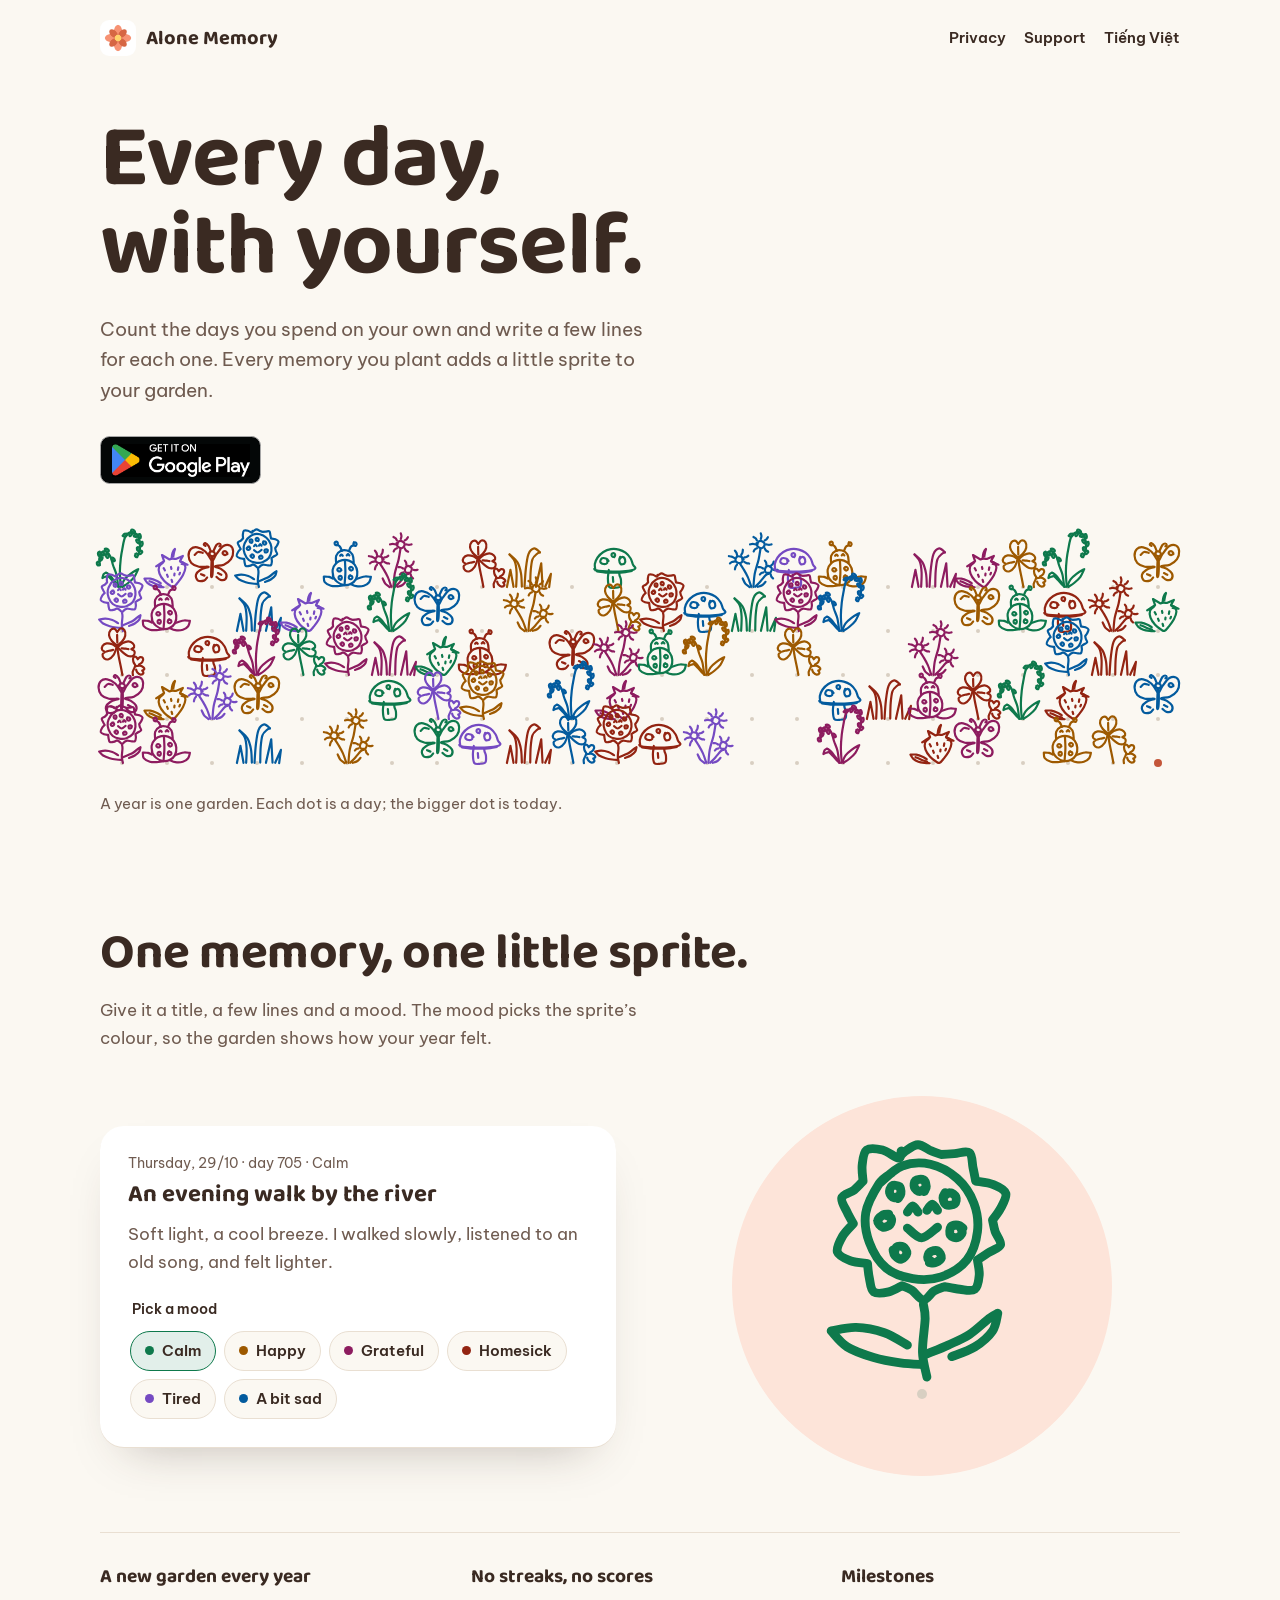
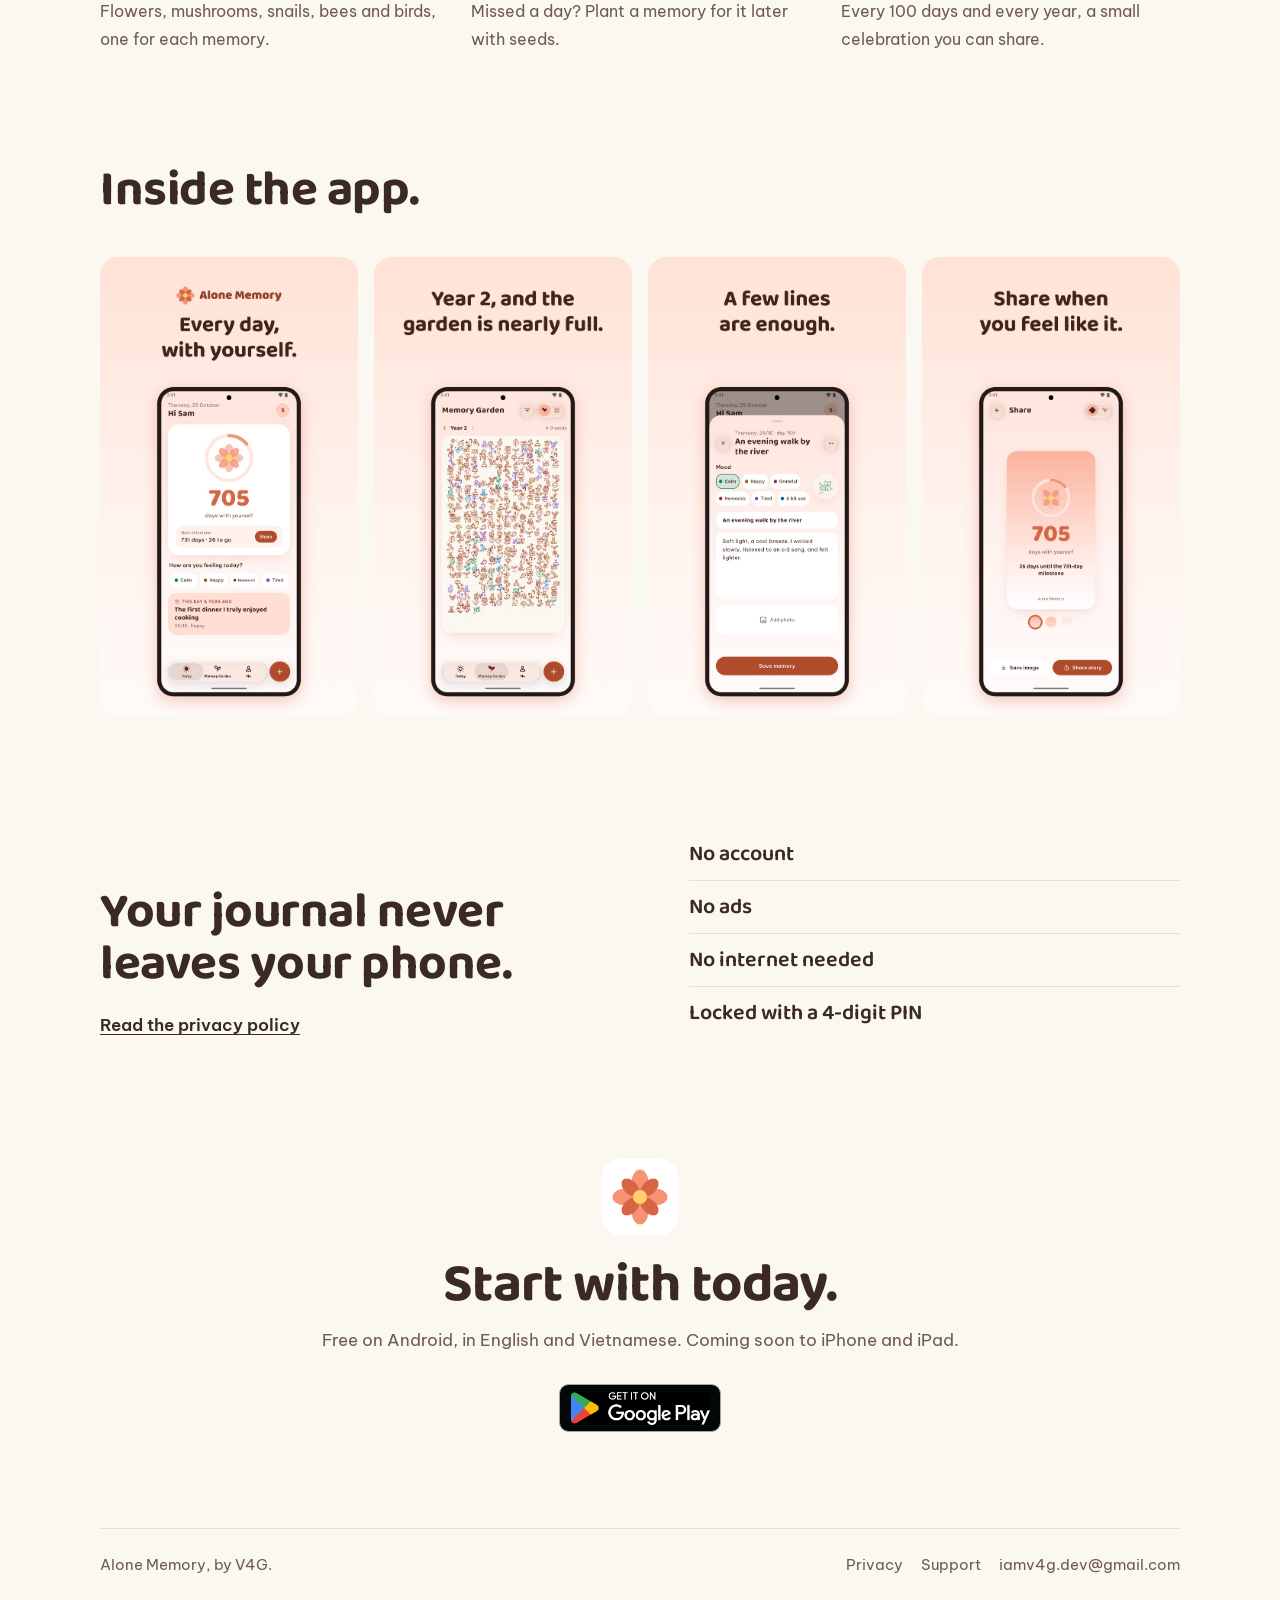
==== index.html @ c2888b8a "Deploy initial build" ====
<!DOCTYPE html>
<html lang="en">
  <head>
    <meta charset="utf-8"/>
    <link href="/assets/icon.png" rel="icon"/>
    <link href="https://fonts.googleapis.com" rel="preconnect"/>
    <link crossorigin href="https://fonts.gstatic.com" rel="preconnect"/>
    <link href="https://fonts.googleapis.com/css2?family=Baloo+2:wght@600;700&amp;family=Be+Vietnam+Pro:wght@400;600&amp;display=swap" rel="stylesheet"/>
    <link href="/assets/site.css" rel="stylesheet"/>
    <!--$-->
    <meta name="viewport" content="width=device-width, initial-scale=1.0"/>
    <title>Alone Memory</title>
    <meta name="description" content="Count the days on your own, write a few lines, and watch your garden grow."/>
    <meta property="og:title" content="Alone Memory"/>
    <meta property="og:description" content="Count the days on your own, write a few lines, and watch your garden grow."/>
    <meta property="og:image" content="https://alonememory.v4g.space/assets/feature-en.jpg"/>
    <!--/-->
    <script src="/main.client.dart.js" defer></script>
  </head>
  <body>
    <svg style="position: absolute" aria-hidden="true" focusable="false" width="0px" height="0px">
      <symbol id="meadow-01" viewBox="-6 -12 36 30" fill="none" stroke="currentColor" stroke-width="1" stroke-linecap="round" stroke-linejoin="round">
        <path d="M11.41 16.1C11.15 15.36 10.46 13.08 9.84 11.69C9.22 10.3 8.28 8.78 7.69 7.77C7.1 6.76 6.54 5.97 6.32 5.61"></path>
        <path d="M12.39 16.1C12.49 15.1 12.59 12.19 12.98 10.12C13.37 8.05 14.3 5.6 14.74 3.65C15.18 1.71 15.48 -0.68 15.63 -1.54"></path>
        <path d="M13.18 16.1C13.57 15.69 14.78 14.48 15.53 13.65C16.28 12.81 17.13 11.7 17.68 11.1C18.24 10.5 18.66 10.2 18.86 10.02"></path>
        <path d="M7.22 2.8C7.23 3.11 7.58 4.22 7.33 4.63C7.07 5.04 6.19 5.34 5.67 5.26C5.15 5.18 4.31 4.63 4.2 4.14C4.09 3.65 4.55 2.58 5.01 2.33C5.48 2.07 6.53 2.38 7.01 2.6C7.49 2.83 7.76 3.5 7.91 3.68"></path>
        <path d="M14.1 -2.64C14.2 -2.94 14.26 -4.13 14.66 -4.43C15.06 -4.74 16.01 -4.73 16.48 -4.48C16.95 -4.22 17.56 -3.41 17.49 -2.91C17.42 -2.4 16.59 -1.52 16.05 -1.44C15.5 -1.35 14.61 -1.99 14.23 -2.38C13.85 -2.76 13.84 -3.49 13.76 -3.72"></path>
        <path d="M19.88 9.8C19.57 9.76 18.4 9.91 18.04 9.58C17.68 9.26 17.53 8.35 17.69 7.85C17.86 7.36 18.55 6.64 19.06 6.62C19.56 6.6 20.55 7.24 20.73 7.74C20.9 8.24 20.42 9.2 20.11 9.63C19.81 10.06 19.09 10.2 18.89 10.31"></path>
        <path d="M8.18 4.73C8.36 4.83 8.88 5.19 9.26 5.32C9.63 5.45 10.24 5.48 10.43 5.51"></path>
        <path d="M8.18 2.77C8.34 2.74 8.85 2.7 9.16 2.57C9.47 2.44 9.89 2.08 10.04 1.99"></path>
        <path d="M6.81 1.59C6.9 1.41 7.26 0.91 7.39 0.52C7.52 0.12 7.56 -0.55 7.59 -0.76"></path>
        <path d="M4.94 1.69C4.89 1.51 4.81 0.96 4.65 0.61C4.49 0.27 4.08 -0.2 3.96 -0.37"></path>
        <path d="M3.67 2.97C3.47 2.87 2.9 2.51 2.49 2.38C2.09 2.25 1.43 2.21 1.22 2.18"></path>
        <path d="M3.67 4.63C3.49 4.66 2.92 4.7 2.59 4.83C2.27 4.96 1.86 5.32 1.71 5.42"></path>
        <path d="M4.94 6C4.83 6.17 4.42 6.62 4.26 6.98C4.09 7.34 4.01 7.96 3.96 8.16"></path>
        <path d="M18.17 -3.21C18.39 -3.18 19.04 -3.01 19.45 -3.01C19.86 -3.01 20.43 -3.18 20.62 -3.21"></path>
        <path d="M17.49 -4.97C17.63 -5.07 18.13 -5.31 18.37 -5.56C18.62 -5.8 18.86 -6.29 18.96 -6.44"></path>
        <path d="M15.72 -5.66C15.77 -5.87 16.02 -6.51 16.02 -6.93C16.02 -7.36 15.77 -7.99 15.72 -8.21"></path>
        <path d="M13.96 -4.97C13.86 -5.14 13.63 -5.69 13.37 -5.95C13.11 -6.21 12.56 -6.44 12.39 -6.54"></path>
        <path d="M13.27 -3.21C13.08 -3.24 12.51 -3.4 12.1 -3.4C11.69 -3.4 11.04 -3.24 10.82 -3.21"></path>
        <path d="M13.96 -1.44C13.81 -1.36 13.32 -1.2 13.08 -0.95C12.83 -0.71 12.59 -0.14 12.49 0.03"></path>
        <path d="M17.49 -1.44C17.59 -1.28 17.81 -0.73 18.08 -0.46C18.34 -0.2 18.89 0.03 19.06 0.12"></path>
        <path d="M21.41 8.36C21.57 8.39 22.06 8.55 22.39 8.55C22.71 8.55 23.2 8.39 23.37 8.36"></path>
        <path d="M20.43 6.4C20.56 6.28 21.02 6 21.21 5.71C21.41 5.42 21.54 4.81 21.6 4.63"></path>
        <path d="M18.27 6.1C18.26 5.94 18.29 5.43 18.17 5.12C18.06 4.81 17.68 4.39 17.59 4.24"></path>
        <path d="M16.8 7.77C16.62 7.67 16.08 7.28 15.72 7.18C15.36 7.08 14.83 7.18 14.65 7.18"></path>
        <path d="M17 9.53C16.83 9.58 16.3 9.66 16.02 9.83C15.74 9.99 15.45 10.4 15.33 10.51"></path>
        <path d="M20.23 10.41C20.28 10.59 20.35 11.18 20.53 11.49C20.71 11.8 21.18 12.15 21.31 12.28"></path>
        <path d="M10.63 16.2C10.3 15.93 9.19 15.28 8.67 14.63C8.15 13.97 7.69 12.67 7.49 12.28"></path>
        <path d="M14.35 16.1C14.68 15.98 15.72 15.79 16.31 15.41C16.9 15.04 17.62 14.11 17.88 13.84"></path>
      </symbol>
      <symbol id="meadow-04" viewBox="-6 -12 36 30" fill="none" stroke="currentColor" stroke-width="1" stroke-linecap="round" stroke-linejoin="round">
        <path d="M7.2 -5.6C7.63 -5.93 8.83 -7.23 9.8 -7.6C10.77 -7.97 11.97 -8.03 13 -7.8C14.03 -7.57 15.18 -6.93 16 -6.2C16.82 -5.47 17.52 -4.4 17.9 -3.4C18.28 -2.4 18.43 -1.27 18.3 -0.2C18.17 0.87 17.78 2.15 17.1 3C16.42 3.85 15.22 4.55 14.2 4.9C13.18 5.25 12.03 5.27 11 5.1C9.97 4.93 8.82 4.58 8 3.9C7.18 3.22 6.48 2.03 6.1 1C5.72 -0.03 5.52 -1.2 5.7 -2.3C5.88 -3.4 6.72 -4.85 7.2 -5.6C7.68 -6.35 8.37 -6.6 8.6 -6.8"></path>
        <path d="M9.4 -8.5C9.53 -8.63 9.83 -9.05 10.2 -9.3C10.57 -9.55 11.12 -10 11.6 -10C12.08 -10 12.67 -9.48 13.1 -9.3C13.53 -9.12 14.02 -8.97 14.2 -8.9C14.45 -8.92 15.17 -8.97 15.7 -9C16.23 -9.03 17.05 -9.37 17.4 -9.1C17.75 -8.83 17.68 -7.93 17.8 -7.4C17.92 -6.87 18.05 -6.15 18.1 -5.9C18.43 -5.83 19.53 -5.73 20.1 -5.5C20.67 -5.27 21.37 -4.95 21.5 -4.5C21.63 -4.05 21.15 -3.3 20.9 -2.8C20.65 -2.3 20.15 -1.72 20 -1.5C20.05 -1.28 20.15 -0.67 20.3 -0.2C20.45 0.27 21.03 0.9 20.9 1.3C20.77 1.7 19.93 1.92 19.5 2.2C19.07 2.48 18.5 2.87 18.3 3C18.33 3.28 18.55 4.15 18.5 4.7C18.45 5.25 18.37 6.03 18 6.3C17.63 6.57 16.87 6.35 16.3 6.3C15.73 6.25 14.88 6.05 14.6 6C14.4 6.08 13.8 6.25 13.4 6.5C13 6.75 12.62 7.52 12.2 7.5C11.78 7.48 11.3 6.67 10.9 6.4C10.5 6.13 9.98 5.98 9.8 5.9C9.55 6.02 8.83 6.48 8.3 6.6C7.77 6.72 6.97 6.87 6.6 6.6C6.23 6.33 6.22 5.53 6.1 5C5.98 4.47 5.93 3.67 5.9 3.4C5.58 3.35 4.57 3.32 4 3.1C3.43 2.88 2.65 2.57 2.5 2.1C2.35 1.63 2.8 0.83 3.1 0.3C3.4 -0.23 4.1 -0.87 4.3 -1.1C4.18 -1.32 3.82 -1.92 3.6 -2.4C3.38 -2.88 2.87 -3.58 3 -4C3.13 -4.42 4 -4.58 4.4 -4.9C4.8 -5.22 5.23 -5.73 5.4 -5.9C5.38 -6.2 5.23 -7.12 5.3 -7.7C5.37 -8.28 5.42 -9.12 5.8 -9.4C6.18 -9.68 7 -9.55 7.6 -9.4C8.2 -9.25 9.05 -8.52 9.4 -8.5C9.75 -8.48 9.65 -9.17 9.7 -9.3"></path>
        <path d="M10.4 -2.4C10.5 -2.52 10.8 -3.1 11 -3.1C11.2 -3.1 11.5 -2.52 11.6 -2.4"></path>
        <path d="M12.6 -2.6C12.7 -2.72 13 -3.3 13.2 -3.3C13.4 -3.3 13.7 -2.72 13.8 -2.6"></path>
        <path d="M10.4 -0.6C10.67 -0.42 11.43 0.52 12 0.5C12.57 0.48 13.5 -0.5 13.8 -0.7"></path>
        <path d="M12.5 -5.16C12.38 -5.09 12.02 -4.72 11.8 -4.73C11.58 -4.73 11.27 -4.98 11.19 -5.19C11.11 -5.39 11.14 -5.81 11.31 -5.96C11.47 -6.1 12 -6.17 12.2 -6.05C12.4 -5.94 12.51 -5.5 12.53 -5.28C12.55 -5.06 12.34 -4.82 12.3 -4.72"></path>
        <path d="M14.45 -4.15C14.57 -4.22 14.96 -4.6 15.2 -4.59C15.44 -4.59 15.77 -4.33 15.86 -4.12C15.95 -3.91 15.92 -3.47 15.73 -3.33C15.55 -3.18 14.99 -3.11 14.77 -3.23C14.55 -3.34 14.43 -3.8 14.41 -4.03C14.39 -4.25 14.62 -4.5 14.66 -4.6"></path>
        <path d="M16.26 -0.88C16.31 -0.74 16.62 -0.3 16.58 -0.07C16.54 0.16 16.23 0.43 16.01 0.48C15.79 0.52 15.37 0.41 15.25 0.21C15.13 0 15.16 -0.55 15.3 -0.74C15.45 -0.93 15.92 -0.96 16.15 -0.93C16.37 -0.91 16.58 -0.65 16.67 -0.59"></path>
        <path d="M13.4 3.32C13.28 3.24 12.77 3.04 12.7 2.84C12.62 2.64 12.77 2.26 12.96 2.11C13.14 1.97 13.59 1.85 13.81 1.95C14.02 2.05 14.27 2.51 14.23 2.74C14.18 2.96 13.76 3.22 13.54 3.31C13.31 3.4 12.98 3.3 12.87 3.3"></path>
        <path d="M8.92 2.36C8.96 2.22 8.99 1.68 9.16 1.54C9.32 1.4 9.72 1.4 9.92 1.52C10.11 1.64 10.37 2.01 10.34 2.24C10.31 2.47 9.96 2.87 9.74 2.91C9.51 2.95 9.14 2.65 8.98 2.48C8.82 2.31 8.81 1.97 8.78 1.87"></path>
        <path d="M7.76 -2.11C7.9 -2.05 8.45 -1.93 8.57 -1.75C8.68 -1.56 8.6 -1.17 8.44 -0.99C8.28 -0.82 7.85 -0.63 7.62 -0.7C7.38 -0.76 7.03 -1.17 7.04 -1.4C7.04 -1.63 7.42 -1.95 7.63 -2.08C7.84 -2.2 8.19 -2.15 8.3 -2.17"></path>
        <path d="M9.61 -4.34C9.49 -4.29 9.09 -3.98 8.88 -4.02C8.68 -4.06 8.43 -4.37 8.39 -4.59C8.35 -4.81 8.45 -5.23 8.64 -5.35C8.82 -5.47 9.32 -5.44 9.49 -5.3C9.66 -5.15 9.68 -4.68 9.66 -4.45C9.63 -4.23 9.4 -4.02 9.35 -3.93"></path>
        <path d="M12.6 16.2C12.52 15.73 12.13 14.5 12.1 13.4C12.07 12.3 12.38 10.5 12.4 9.6C12.42 8.7 12.23 8.27 12.2 8"></path>
        <path d="M12.2 14.8C11.77 14.77 10.53 14.73 9.6 14.6C8.67 14.47 7.6 14.3 6.6 14C5.6 13.7 4.4 13.3 3.6 12.8C2.8 12.3 2.1 11.3 1.8 11C2.27 10.93 3.6 10.57 4.6 10.6C5.6 10.63 6.83 10.87 7.8 11.2C8.77 11.53 9.97 12.37 10.4 12.6"></path>
        <path d="M12.6 13.6C13 13.43 14.2 12.97 15 12.6C15.8 12.23 16.63 11.9 17.4 11.4C18.17 10.9 19.07 10 19.6 9.6C20.13 9.2 20.43 9.1 20.6 9C20.5 9.33 20.43 10.37 20 11C19.57 11.63 18.77 12.32 18 12.8C17.23 13.28 15.83 13.72 15.4 13.9"></path>
      </symbol>
      <symbol id="meadow-07" viewBox="-6 -12 36 30" fill="none" stroke="currentColor" stroke-width="1" stroke-linecap="round" stroke-linejoin="round">
        <path d="M12.37 16.18C12.25 15.54 11.91 13.7 11.63 12.32C11.36 10.94 10.97 9.31 10.71 7.9C10.45 6.49 10.18 4.53 10.07 3.86"></path>
        <path d="M9.98 2.94C9.58 2.57 8.2 1.53 7.58 0.73C6.97 -0.07 6.39 -1.02 6.3 -1.85C6.2 -2.68 6.6 -3.75 7.03 -4.24C7.46 -4.73 8.38 -4.95 8.87 -4.79C9.36 -4.64 9.79 -3.57 9.98 -3.32C10.22 -3.6 10.9 -4.82 11.45 -4.98C12 -5.13 12.92 -4.79 13.29 -4.24C13.66 -3.69 13.81 -2.49 13.66 -1.66C13.5 -0.84 12.95 -0.01 12.37 0.73C11.79 1.46 10.53 2.41 10.16 2.75"></path>
        <path d="M10.07 1.46C10.05 1.1 9.99 -0.16 9.98 -0.74C9.96 -1.33 9.98 -1.82 9.98 -2.03"></path>
        <path d="M10.44 3.3C10.79 3.03 11.77 2.05 12.55 1.65C13.33 1.25 14.36 0.88 15.13 0.91C15.89 0.94 16.72 1.4 17.15 1.83C17.58 2.26 17.83 3.06 17.7 3.49C17.58 3.92 16.63 4.25 16.42 4.41C16.66 4.59 17.73 5.02 17.89 5.51C18.04 6 17.83 7.01 17.34 7.35C16.85 7.69 15.74 7.78 14.94 7.54C14.15 7.29 13.29 6.48 12.55 5.88C11.82 5.28 10.87 4.27 10.53 3.95"></path>
        <path d="M12 4.04C12.31 4.07 13.32 4.16 13.84 4.22C14.36 4.29 14.91 4.38 15.13 4.41"></path>
        <path d="M9.7 3.49C9.38 3.27 8.52 2.48 7.77 2.2C7.02 1.92 5.93 1.71 5.19 1.83C4.46 1.95 3.69 2.45 3.35 2.94C3.01 3.43 2.98 4.32 3.17 4.78C3.35 5.24 4.24 5.54 4.46 5.7C4.27 5.88 3.41 6.31 3.35 6.8C3.29 7.29 3.63 8.27 4.09 8.64C4.55 9.01 5.41 9.25 6.11 9.01C6.82 8.76 7.75 7.97 8.32 7.17C8.89 6.37 9.32 4.71 9.52 4.22"></path>
        <path d="M8.14 4.78C7.83 4.84 6.79 5.02 6.3 5.14C5.81 5.27 5.38 5.45 5.19 5.51"></path>
        <path d="M17.15 16.28C17.14 16.02 16.95 15.25 17.06 14.71C17.17 14.18 17.6 13.52 17.8 13.06C18 12.6 18.18 12.14 18.26 11.95"></path>
        <path d="M18.26 11.77C18.1 11.49 17.49 10.69 17.34 10.11C17.18 9.53 17.15 8.64 17.34 8.27C17.52 7.9 18.1 7.78 18.44 7.9C18.78 8.03 19.21 8.82 19.36 9.01C19.54 8.85 20.07 8.15 20.46 8.09C20.86 8.03 21.6 8.27 21.75 8.64C21.91 9.01 21.69 9.84 21.38 10.3C21.08 10.76 20.16 11.22 19.91 11.4"></path>
        <path d="M18.62 12.14C18.93 12.11 19.91 11.86 20.46 11.95C21.02 12.04 21.63 12.41 21.94 12.69C22.24 12.96 22.4 13.36 22.3 13.61C22.21 13.85 21.54 14.07 21.38 14.16C21.48 14.34 22.06 14.96 21.94 15.26C21.81 15.57 21.11 16.03 20.65 16C20.19 15.97 19.51 15.45 19.18 15.08C18.84 14.71 18.72 14.01 18.62 13.79"></path>
      </symbol>
      <symbol id="meadow-11" viewBox="-6 -12 36 30" fill="none" stroke="currentColor" stroke-width="1" stroke-linecap="round" stroke-linejoin="round">
        <path d="M2.6 16.2L4.2 8.4L5.6 16.1"></path>
        <path d="M6.8 16.1C6.83 15.02 7.1 11.52 7 9.6C6.9 7.68 6.73 5.97 6.2 4.6C5.67 3.23 4.2 1.93 3.8 1.4"></path>
        <path d="M9.4 16C9.33 15 9.33 11.83 9 10C8.67 8.17 8.27 6.43 7.4 5C6.53 3.57 4.4 2 3.8 1.4"></path>
        <path d="M10.6 16.1C10.7 14.75 10.9 10.48 11.2 8C11.5 5.52 11.77 2.77 12.4 1.2C13.03 -0.37 14.13 -1.27 15 -1.4C15.87 -1.53 17.17 0.1 17.6 0.4"></path>
        <path d="M13.2 16C13.23 14.83 13.23 11.07 13.4 9C13.57 6.93 13.73 4.9 14.2 3.6C14.67 2.3 15.63 1.73 16.2 1.2C16.77 0.67 17.37 0.53 17.6 0.4"></path>
        <path d="M15.8 16.1L18.2 5.4L18.8 16"></path>
        <path d="M20 16.1L22.6 10.2L21.8 16.2"></path>
      </symbol>
      <symbol id="meadow-12" viewBox="-6 -12 36 30" fill="none" stroke="currentColor" stroke-width="1" stroke-linecap="round" stroke-linejoin="round">
        <path d="M11.61 16.1C11.55 14.95 11.22 11.33 11.22 9.21C11.22 7.09 11.42 5.17 11.61 3.39C11.81 1.61 12.06 0.16 12.39 -1.46C12.71 -3.08 12.97 -5.11 13.55 -6.31C14.13 -7.51 15.01 -8.38 15.88 -8.64C16.75 -8.9 18.08 -8.48 18.79 -7.86C19.5 -7.25 19.89 -6.02 20.15 -4.95C20.41 -3.89 20.44 -2.56 20.34 -1.46C20.25 -0.36 19.7 1.13 19.57 1.64"></path>
        <path d="M12.88 -6.84C12.85 -6.95 12.6 -7.28 12.72 -7.48C12.85 -7.69 13.33 -7.98 13.63 -8.05C13.93 -8.13 14.43 -8.08 14.51 -7.92C14.6 -7.76 14.39 -7.28 14.14 -7.1C13.89 -6.91 13.28 -6.81 13 -6.81C12.72 -6.8 12.55 -7.04 12.46 -7.09"></path>
        <path d="M16.26 -8.75C16.35 -8.68 16.76 -8.58 16.8 -8.36C16.84 -8.13 16.67 -7.62 16.49 -7.38C16.32 -7.15 15.91 -6.88 15.74 -6.95C15.58 -7.01 15.42 -7.5 15.48 -7.79C15.55 -8.08 15.94 -8.52 16.15 -8.69C16.36 -8.86 16.64 -8.79 16.74 -8.81"></path>
        <path d="M17.6 -8.35C17.42 -8.44 16.76 -8.67 16.55 -8.89C16.35 -9.11 16.25 -9.52 16.35 -9.67C16.45 -9.83 16.87 -9.93 17.16 -9.81C17.45 -9.69 18 -9.19 18.1 -8.95C18.19 -8.71 17.92 -8.44 17.73 -8.35C17.54 -8.27 17.07 -8.44 16.94 -8.46"></path>
        <path d="M19.45 -7.45C19.44 -7.34 19.56 -6.94 19.37 -6.79C19.19 -6.65 18.63 -6.53 18.33 -6.57C18.02 -6.6 17.57 -6.81 17.54 -6.99C17.51 -7.17 17.87 -7.55 18.17 -7.64C18.47 -7.73 19.08 -7.62 19.34 -7.53C19.6 -7.43 19.69 -7.15 19.76 -7.07"></path>
        <path d="M20.73 -6.77C20.67 -6.64 20.49 -6.05 20.32 -5.99C20.16 -5.93 19.85 -6.17 19.73 -6.42C19.62 -6.67 19.54 -7.25 19.63 -7.5C19.72 -7.74 20.09 -7.98 20.28 -7.89C20.46 -7.8 20.67 -7.24 20.73 -6.94C20.79 -6.64 20.66 -6.22 20.65 -6.08"></path>
        <path d="M20.33 -4.02C20.24 -3.96 20.01 -3.6 19.77 -3.66C19.53 -3.71 19.07 -4.09 18.89 -4.35C18.71 -4.62 18.56 -5.12 18.68 -5.25C18.8 -5.39 19.34 -5.35 19.61 -5.16C19.88 -4.98 20.21 -4.43 20.31 -4.15C20.42 -3.88 20.25 -3.63 20.24 -3.53"></path>
        <path d="M20.99 -4.19C21.09 -4.14 21.5 -4.1 21.57 -3.88C21.64 -3.66 21.55 -3.13 21.4 -2.87C21.26 -2.62 20.9 -2.3 20.73 -2.34C20.55 -2.38 20.33 -2.84 20.35 -3.13C20.38 -3.43 20.7 -3.93 20.88 -4.12C21.06 -4.32 21.36 -4.29 21.45 -4.32"></path>
        <path d="M19.53 -0.21C19.43 -0.37 19.01 -0.89 18.95 -1.17C18.9 -1.46 19.04 -1.84 19.21 -1.92C19.37 -1.99 19.77 -1.87 19.95 -1.63C20.12 -1.38 20.32 -0.7 20.27 -0.45C20.22 -0.21 19.85 -0.12 19.64 -0.15C19.44 -0.18 19.14 -0.55 19.04 -0.63"></path>
        <path d="M21.28 -0.13C21.25 0.03 21.25 0.57 21.1 0.79C20.94 1.02 20.54 1.24 20.35 1.23C20.15 1.22 19.89 0.98 19.9 0.73C19.92 0.49 20.24 -0.08 20.46 -0.24C20.68 -0.39 21.07 -0.32 21.22 -0.22C21.38 -0.12 21.38 0.27 21.41 0.36"></path>
        <path d="M18.39 2.48C18.35 2.32 18.1 1.76 18.14 1.49C18.17 1.23 18.43 0.94 18.61 0.92C18.79 0.89 19.13 1.1 19.22 1.36C19.32 1.61 19.3 2.26 19.17 2.46C19.05 2.66 18.67 2.64 18.49 2.57C18.3 2.49 18.13 2.09 18.06 1.99"></path>
        <path d="M10.45 16.1C10.32 15.18 10.06 12.2 9.67 10.57C9.28 8.94 8.57 7.66 8.12 6.3C7.67 4.94 7.51 3.45 6.96 2.42C6.41 1.39 5.5 0.42 4.82 0.09C4.14 -0.23 3.37 0 2.88 0.48C2.4 0.97 2.04 2.03 1.91 3C1.78 3.97 2.07 5.75 2.11 6.3"></path>
        <path d="M8.76 3.62C8.74 3.75 8.82 4.32 8.68 4.42C8.54 4.52 8.13 4.4 7.91 4.22C7.68 4.03 7.36 3.54 7.34 3.3C7.33 3.06 7.6 2.74 7.82 2.77C8.05 2.8 8.49 3.22 8.68 3.47C8.87 3.72 8.92 4.12 8.97 4.25"></path>
        <path d="M5.54 1.17C5.64 1.33 6.06 1.85 6.11 2.13C6.17 2.42 6.03 2.8 5.86 2.88C5.69 2.95 5.3 2.83 5.12 2.59C4.94 2.34 4.75 1.66 4.8 1.41C4.85 1.17 5.22 1.08 5.42 1.11C5.63 1.14 5.93 1.51 6.03 1.59"></path>
        <path d="M4.43 -0.71C4.49 -0.8 4.61 -1.2 4.83 -1.23C5.06 -1.26 5.57 -1.07 5.8 -0.89C6.03 -0.71 6.28 -0.29 6.21 -0.13C6.13 0.04 5.65 0.18 5.36 0.1C5.07 0.02 4.64 -0.38 4.48 -0.59C4.31 -0.81 4.4 -1.09 4.38 -1.19"></path>
        <path d="M4.24 1.5C4.08 1.53 3.56 1.76 3.28 1.71C3 1.66 2.61 1.39 2.53 1.21C2.45 1.02 2.56 0.68 2.8 0.6C3.04 0.52 3.72 0.57 3.97 0.7C4.22 0.84 4.32 1.22 4.29 1.41C4.27 1.59 3.91 1.75 3.83 1.82"></path>
        <path d="M2.39 1.34C2.3 1.46 2.07 2.04 1.9 2.08C1.72 2.12 1.44 1.85 1.35 1.59C1.26 1.33 1.25 0.74 1.36 0.5C1.48 0.27 1.87 0.07 2.05 0.18C2.22 0.29 2.37 0.86 2.4 1.17C2.43 1.48 2.26 1.88 2.23 2.02"></path>
        <path d="M2.92 3.89C2.78 3.92 2.25 4.19 2.09 4.11C1.94 4.03 1.88 3.65 1.98 3.41C2.07 3.16 2.41 2.72 2.65 2.62C2.88 2.52 3.3 2.63 3.37 2.83C3.43 3.02 3.19 3.53 3.03 3.77C2.87 4.02 2.49 4.2 2.38 4.28"></path>
        <path d="M1.26 6.32C1.17 6.18 0.77 5.71 0.73 5.45C0.69 5.19 0.84 4.84 1.01 4.76C1.17 4.69 1.56 4.78 1.73 5C1.89 5.22 2.06 5.84 2 6.07C1.94 6.3 1.57 6.39 1.37 6.37C1.17 6.35 0.89 6.02 0.8 5.95"></path>
        <path d="M11.81 15.81C12.06 15.29 12.65 13.64 13.36 12.7C14.07 11.76 15.04 10.96 16.07 10.18C17.11 9.4 18.98 8.4 19.57 8.05C19.28 8.63 18.56 10.5 17.82 11.54C17.08 12.57 16.01 13.49 15.1 14.25C14.2 15.01 12.84 15.79 12.39 16.1"></path>
        <path d="M10.64 15.81C10.32 15.42 9.35 14.29 8.7 13.48C8.06 12.67 7.38 11.6 6.76 10.96C6.15 10.31 5.31 9.82 5.02 9.6C4.82 9.73 4.14 9.95 3.85 10.37C3.56 10.79 3.37 11.83 3.27 12.12C3.5 12.02 4.21 11.67 4.63 11.54C5.05 11.41 5.27 11.09 5.79 11.34C6.31 11.6 7.09 12.44 7.73 13.09C8.38 13.74 9.15 14.72 9.67 15.22C10.19 15.73 10.64 15.95 10.84 16.1"></path>
      </symbol>
      <symbol id="meadow-16" viewBox="-6 -12 36 30" fill="none" stroke="currentColor" stroke-width="1" stroke-linecap="round" stroke-linejoin="round">
        <path d="M1.92 8.62C1.88 8.14 1.49 6.72 1.65 5.74C1.82 4.76 2.27 3.68 2.91 2.77C3.56 1.85 4.51 0.88 5.52 0.25C6.52 -0.38 7.77 -0.83 8.94 -1.01C10.11 -1.19 11.43 -1.1 12.54 -0.83C13.65 -0.56 14.7 -0.07 15.6 0.61C16.5 1.28 17.37 2.31 17.94 3.22C18.51 4.14 18.66 5.38 19.02 6.1C19.38 6.82 20.13 7.15 20.1 7.54C20.07 7.93 19.8 8.18 18.84 8.44C17.88 8.7 15.87 8.95 14.34 9.07C12.81 9.19 11.19 9.18 9.66 9.16C8.13 9.14 6.45 9.1 5.16 8.98C3.87 8.86 2.55 8.61 1.92 8.44C1.29 8.27 1.47 8.06 1.38 7.99"></path>
        <path d="M2.64 9.07C3.3 9.16 5.19 9.5 6.6 9.61C8.01 9.71 9.6 9.73 11.1 9.7C12.6 9.67 14.37 9.56 15.6 9.43C16.83 9.29 18 8.98 18.48 8.89"></path>
        <path d="M7.19 3.54C7.21 3.82 7.56 4.81 7.3 5.18C7.04 5.55 6.15 5.82 5.62 5.74C5.09 5.67 4.24 5.18 4.13 4.74C4.02 4.31 4.48 3.35 4.96 3.12C5.43 2.89 6.49 3.16 6.98 3.36C7.47 3.57 7.74 4.17 7.89 4.33"></path>
        <path d="M12.79 3.54C13.02 3.36 13.73 2.47 14.16 2.48C14.59 2.49 15.2 3.1 15.37 3.61C15.53 4.11 15.47 5.13 15.13 5.48C14.8 5.83 13.77 6 13.37 5.72C12.97 5.44 12.76 4.37 12.72 3.82C12.69 3.28 13.1 2.69 13.17 2.47"></path>
        <path d="M10.8 2.1C10.64 2.17 10.13 2.52 9.87 2.47C9.61 2.42 9.29 2.07 9.24 1.82C9.19 1.56 9.32 1.08 9.55 0.94C9.79 0.81 10.43 0.83 10.64 1C10.86 1.18 10.9 1.71 10.87 1.97C10.84 2.23 10.53 2.48 10.47 2.58"></path>
        <path d="M8.04 8.44C7.96 9.07 7.56 10.93 7.59 12.22C7.62 13.51 7.69 15.46 8.22 16.18C8.74 16.9 9.9 16.59 10.74 16.54C11.58 16.5 12.79 16.51 13.26 15.91C13.72 15.31 13.59 13.76 13.53 12.94C13.47 12.12 13.04 11.52 12.9 10.96C12.77 10.41 12.75 9.83 12.72 9.61"></path>
        <path d="M9.84 11.68C9.87 12.04 9.99 13.48 10.02 13.84"></path>
      </symbol>
      <symbol id="meadow-18" viewBox="-6 -12 36 30" fill="none" stroke="currentColor" stroke-width="1" stroke-linecap="round" stroke-linejoin="round">
        <path d="M10.48 4.98C10.16 5.3 8.87 6.03 8.58 6.88C8.29 7.74 8.39 9.03 8.77 10.11C9.15 11.19 10.04 12.42 10.86 13.34C11.68 14.26 12.98 15.16 13.71 15.62C14.44 16.08 14.66 16.35 15.23 16.1C15.8 15.84 16.43 14.97 17.13 14.1C17.83 13.23 18.84 11.98 19.41 10.87C19.98 9.76 20.49 8.37 20.55 7.45C20.61 6.53 20.17 5.82 19.79 5.36C19.41 4.9 18.52 4.81 18.27 4.7"></path>
        <path d="M9.72 5.55C9.31 5.76 7.66 6.58 7.25 6.79C7.85 6.39 10.26 4.81 10.86 4.41C10.7 3.95 10.07 2.11 9.91 1.66C10.48 1.99 12.76 3.32 13.33 3.65C13.52 3.59 13.99 3.3 14.47 3.27C14.94 3.24 15.89 3.43 16.18 3.46C16.72 3.22 18.87 2.27 19.41 2.04C19.19 2.43 18.3 4.01 18.08 4.41C18.65 4.68 20.93 5.76 21.5 6.03C21.06 5.98 19.28 5.79 18.84 5.74"></path>
        <path d="M14.28 3.27C14.34 2.86 14.41 1.53 14.66 0.8C14.91 0.07 15.67 -1 15.8 -1.1C15.93 -1.19 15.55 -0.34 15.42 0.23C15.29 0.8 15.1 1.97 15.04 2.32"></path>
        <path d="M10.67 7.64C10.77 7.8 11.14 8.43 11.24 8.59"></path>
        <path d="M13.99 7.07C14.03 7.21 14.15 7.78 14.19 7.93"></path>
        <path d="M17.32 7.26C17.29 7.45 17.16 8.21 17.13 8.4"></path>
        <path d="M12.19 10.59C12.25 10.74 12.51 11.38 12.57 11.54"></path>
        <path d="M15.61 10.11C15.59 10.24 15.53 10.74 15.51 10.87"></path>
        <path d="M14.28 12.96C14.33 13.12 14.52 13.75 14.56 13.91"></path>
        <path d="M18.08 9.73C18.03 9.86 17.84 10.36 17.8 10.49"></path>
        <path d="M10.67 16.29C10.29 16.27 9.25 16.3 8.39 16.19C7.54 16.08 6.39 15.94 5.54 15.62C4.69 15.3 3.86 14.83 3.26 14.29C2.66 13.75 2.15 12.71 1.93 12.39C2.37 12.39 3.67 12.23 4.59 12.39C5.51 12.55 6.65 12.99 7.44 13.34C8.23 13.69 9.02 14.29 9.34 14.48"></path>
        <path d="M9.53 15.62C9.09 15.46 7.76 15.02 6.87 14.67C5.98 14.32 4.65 13.72 4.21 13.53"></path>
      </symbol>
      <symbol id="meadow-22" viewBox="-6 -12 36 30" fill="none" stroke="currentColor" stroke-width="1" stroke-linecap="round" stroke-linejoin="round">
        <path d="M5.6 11.8C5.53 11.23 5 9.47 5.2 8.4C5.4 7.33 6.07 6.13 6.8 5.4C7.53 4.67 8.63 4.2 9.6 4C10.57 3.8 11.67 3.87 12.6 4.2C13.53 4.53 14.57 5.17 15.2 6C15.83 6.83 16.3 8.1 16.4 9.2C16.5 10.3 16.3 11.67 15.8 12.6C15.3 13.53 14.37 14.37 13.4 14.8C12.43 15.23 11.03 15.37 10 15.2C8.97 15.03 7.93 14.37 7.2 13.8C6.47 13.23 5.92 12.33 5.6 11.8C5.28 11.27 5.35 10.8 5.3 10.6"></path>
        <path d="M6.8 5.4C6.8 4.83 6.47 2.93 6.8 2C7.13 1.07 7.97 0.2 8.8 -0.2C9.63 -0.6 10.9 -0.67 11.8 -0.4C12.7 -0.13 13.7 0.5 14.2 1.4C14.7 2.3 14.7 4.4 14.8 5"></path>
        <path d="M8.6 2C8.7 1.9 9 1.4 9.2 1.4C9.4 1.4 9.7 1.9 9.8 2"></path>
        <path d="M11.6 1.8C11.7 1.7 12 1.2 12.2 1.2C12.4 1.2 12.7 1.7 12.8 1.8"></path>
        <path d="M10.8 4.2C10.83 5.1 11.03 7.75 11 9.6C10.97 11.45 10.67 14.35 10.6 15.3"></path>
        <path d="M9 8.13C8.95 8.27 8.92 8.84 8.72 8.99C8.53 9.14 8.06 9.13 7.83 9.01C7.59 8.89 7.29 8.5 7.33 8.26C7.37 8.01 7.77 7.59 8.04 7.55C8.31 7.51 8.75 7.82 8.94 8C9.12 8.18 9.13 8.54 9.17 8.64"></path>
        <path d="M12.85 8.09C12.89 7.94 12.92 7.33 13.11 7.17C13.29 7.02 13.73 7.02 13.95 7.15C14.17 7.28 14.45 7.69 14.42 7.95C14.39 8.21 14 8.66 13.75 8.7C13.5 8.75 13.08 8.42 12.91 8.22C12.73 8.03 12.72 7.65 12.69 7.54"></path>
        <path d="M9.21 12.51C9.07 12.55 8.56 12.81 8.34 12.72C8.12 12.64 7.9 12.25 7.9 12C7.89 11.75 8.09 11.31 8.32 11.22C8.54 11.13 9.1 11.25 9.26 11.44C9.42 11.64 9.36 12.16 9.29 12.4C9.22 12.64 8.92 12.83 8.84 12.91"></path>
        <path d="M12.71 11.29C12.87 11.25 13.45 10.99 13.7 11.08C13.94 11.16 14.19 11.55 14.19 11.8C14.2 12.05 13.98 12.49 13.72 12.58C13.46 12.67 12.84 12.55 12.66 12.36C12.47 12.16 12.54 11.64 12.62 11.4C12.7 11.16 13.04 10.97 13.13 10.89"></path>
        <path d="M9.4 -0.2C9.27 -0.5 8.93 -1.53 8.6 -2C8.27 -2.47 7.6 -2.83 7.4 -3"></path>
        <path d="M7.49 -3.23C7.36 -3.17 6.9 -2.85 6.67 -2.89C6.44 -2.93 6.15 -3.25 6.11 -3.49C6.06 -3.72 6.18 -4.15 6.38 -4.28C6.59 -4.4 7.16 -4.38 7.36 -4.22C7.55 -4.07 7.58 -3.58 7.55 -3.34C7.53 -3.11 7.26 -2.89 7.2 -2.8"></path>
        <path d="M12.6 -0.2C12.77 -0.53 13.23 -1.77 13.6 -2.2C13.97 -2.63 14.6 -2.7 14.8 -2.8"></path>
        <path d="M14.7 -3.67C14.81 -3.76 15.18 -4.17 15.4 -4.17C15.62 -4.16 15.94 -3.88 16.02 -3.64C16.1 -3.41 16.07 -2.93 15.9 -2.76C15.73 -2.6 15.2 -2.52 15 -2.65C14.79 -2.78 14.68 -3.29 14.66 -3.54C14.64 -3.79 14.85 -4.07 14.89 -4.17"></path>
        <path d="M10.4 15.4C9.9 15.47 8.4 15.77 7.4 15.8C6.4 15.83 5.37 15.9 4.4 15.6C3.43 15.3 2.13 14.7 1.6 14C1.07 13.3 1.27 11.83 1.2 11.4C1.6 11.43 2.9 11.43 3.6 11.6C4.3 11.77 5.1 12.27 5.4 12.4"></path>
        <path d="M13.4 14.8C13.83 14.97 15 15.67 16 15.8C17 15.93 18.43 15.9 19.4 15.6C20.37 15.3 21.27 14.67 21.8 14C22.33 13.33 22.47 12 22.6 11.6C22.17 11.57 20.83 11.33 20 11.4C19.17 11.47 18.27 11.8 17.6 12C16.93 12.2 16.27 12.5 16 12.6"></path>
      </symbol>
      <symbol id="meadow-23" viewBox="-6 -12 36 30" fill="none" stroke="currentColor" stroke-width="1" stroke-linecap="round" stroke-linejoin="round">
        <path d="M12.1 2.18C12.06 2.88 11.95 4.86 11.9 6.4C11.86 7.94 11.73 10.69 11.81 11.39C11.89 12.1 12.26 11.39 12.38 10.62C12.51 9.86 12.56 8.06 12.58 6.78C12.59 5.5 12.5 3.58 12.48 2.94"></path>
        <path d="M11.11 1.6C11.14 1.39 11.03 0.57 11.27 0.31C11.52 0.06 12.2 -0.05 12.57 0.07C12.94 0.19 13.48 0.67 13.49 1.02C13.5 1.38 13.03 2.07 12.65 2.19C12.28 2.32 11.56 1.98 11.24 1.76C10.91 1.55 10.81 1.05 10.72 0.91"></path>
        <path d="M11.71 3.71C11.28 3.1 10.16 0.99 9.12 0.06C8.08 -0.86 6.56 -1.66 5.47 -1.86C4.38 -2.05 3.25 -1.73 2.59 -1.09C1.94 -0.45 1.5 0.93 1.54 1.98C1.57 3.04 2 4.42 2.78 5.25C3.57 6.08 4.93 6.69 6.24 6.98C7.55 7.26 10.53 6.75 10.66 6.98C10.78 7.2 7.97 7.71 7.01 8.32C6.05 8.93 5.12 9.82 4.9 10.62C4.67 11.42 5.06 12.67 5.66 13.12C6.27 13.57 7.82 13.52 8.54 13.31C9.26 13.1 9.74 12.11 9.98 11.87"></path>
        <path d="M12.77 3.9C13.06 3.39 13.73 1.89 14.5 0.83C15.26 -0.22 16.38 -1.86 17.38 -2.43C18.37 -3.01 19.71 -3.01 20.45 -2.62C21.18 -2.24 21.73 -1.15 21.79 -0.13C21.86 0.9 21.54 2.5 20.83 3.52C20.13 4.54 18.78 5.47 17.57 6.02C16.35 6.56 13.76 6.46 13.54 6.78C13.31 7.1 15.39 7.39 16.22 7.94C17.06 8.48 18.18 9.28 18.53 10.05C18.88 10.82 18.75 12.06 18.34 12.54C17.92 13.02 16.72 13.09 16.03 12.93C15.34 12.77 14.51 11.81 14.21 11.58"></path>
        <path d="M4.32 1.6C4.58 1.38 5.25 0.42 5.86 0.26C6.46 0.1 7.62 0.58 7.97 0.64"></path>
        <path d="M19.09 0.68C19 0.83 18.83 1.43 18.55 1.55C18.28 1.67 17.71 1.59 17.45 1.41C17.19 1.24 16.92 0.78 17.02 0.52C17.12 0.27 17.71 -0.1 18.05 -0.1C18.39 -0.1 18.85 0.31 19.04 0.54C19.23 0.76 19.15 1.14 19.18 1.26"></path>
        <path d="M7.2 10.34C7.46 10.45 8.48 10.9 8.74 11.01"></path>
        <path d="M14.88 9.86C15.14 9.98 16.16 10.5 16.42 10.62"></path>
        <path d="M11.62 -0.03C11.46 -0.43 11.07 -1.81 10.66 -2.43C10.24 -3.06 9.49 -3.68 9.12 -3.78C8.75 -3.87 8.43 -3.22 8.45 -3.01C8.46 -2.8 9.09 -2.61 9.22 -2.53"></path>
        <path d="M12.77 0.06C12.99 -0.42 13.63 -2.21 14.11 -2.82C14.59 -3.42 15.31 -3.62 15.65 -3.58C15.98 -3.55 16.14 -2.83 16.13 -2.62C16.11 -2.42 15.65 -2.38 15.55 -2.34"></path>
      </symbol>
    </svg>
    <header class="wrap top">
      <a class="brand" href="/"><img alt src="/assets/icon.png"/><span>Alone Memory</span></a>
      <nav aria-label="Links">
        <a href="/privacy.html">Privacy</a>
        <a href="/support.html">Support</a>
        <a lang="vi" href="/vi/">Tiếng Việt</a>
      </nav>
    </header>
    <main>
      <section class="wrap hero">
        <h1>Every day, with yourself.</h1>
        <p class="lead">
          Count the days you spend on your own and write a few lines for each one. Every memory you plant adds a little sprite to your garden.
        </p>
        <div class="badges">
          <a class="badge play play-en" href="https://play.google.com/store/apps/details?id=com.pvv.beenalonememory"><img alt="Get it on Google Play" src="/assets/play-en-mark.png"/></a>
        </div>
        <!--@garden data={"lang":"en"}-->
        <div class="garden" role="img" aria-label="A garden of memories"></div>
        <!--/@garden-->
        <p class="garden-note">A year is one garden. Each dot is a day; the bigger dot is today.</p>
      </section>
      <section class="wrap section">
        <h2>One memory, one little sprite.</h2>
        <p class="intro">
          Give it a title, a few lines and a mood. The mood picks the sprite’s colour, so the garden shows how your year felt.
        </p>
        <!--@plant data={"lang":"en"}-->
        <div class="plant" style="--c: var(--calm)">
          <article class="memory">
            <p class="when">Thursday, 29/10 · day 705 · <span class="mood-name">Calm</span></p>
            <h3>An evening walk by the river</h3>
            <p>Soft light, a cool breeze. I walked slowly, listened to an old song, and felt lighter.</p>
            <fieldset class="moods">
              <legend>Pick a mood</legend>
              <button class="mood" style="--c: var(--calm)" aria-pressed="true" type="button">Calm</button>
              <button class="mood" style="--c: var(--happy)" aria-pressed="false" type="button">Happy</button>
              <button class="mood" style="--c: var(--grateful)" aria-pressed="false" type="button">Grateful</button>
              <button class="mood" style="--c: var(--homesick)" aria-pressed="false" type="button">Homesick</button>
              <button class="mood" style="--c: var(--tired)" aria-pressed="false" type="button">Tired</button>
              <button class="mood" style="--c: var(--sad)" aria-pressed="false" type="button">A bit sad</button>
            </fieldset>
          </article>
          <div class="grown" aria-hidden="true"><svg aria-hidden="true"><use href="#meadow-04"></use></svg></div>
        </div>
        <!--/@plant-->
        <ul class="facts">
          <li>
            <strong>A new garden every year</strong><span>Flowers, mushrooms, snails, bees and birds, one for each memory.</span>
          </li>
          <li>
            <strong>No streaks, no scores</strong><span>Missed a day? Plant a memory for it later with seeds.</span>
          </li>
          <li>
            <strong>Milestones</strong><span>Every 100 days and every year, a small celebration you can share.</span>
          </li>
        </ul>
      </section>
      <section class="wrap section">
        <h2>Inside the app.</h2>
        <div class="shots">
          <img alt="Today: the day counter and next milestone" loading="lazy" src="/assets/en-01.jpg"/>
          <img alt="Memory Garden in year 2, nearly full" loading="lazy" src="/assets/en-02.jpg"/>
          <img alt="Planting a memory with a mood" loading="lazy" src="/assets/en-03.jpg"/>
          <img alt="Sharing the counter as a story" loading="lazy" src="/assets/en-05.jpg"/>
        </div>
      </section>
      <section class="wrap section private">
        <div>
          <h2>Your journal never leaves your phone.</h2>
          <a class="more" href="/privacy.html">Read the privacy policy</a>
        </div>
        <ul><li>No account</li><li>No ads</li><li>No internet needed</li><li>Locked with a 4-digit PIN</li></ul>
      </section>
      <section class="wrap closing">
        <img class="icon" alt src="/assets/icon.png"/>
        <h2>Start with today.</h2>
        <p>Free on Android, in English and Vietnamese. Coming soon to iPhone and iPad.</p>
        <div class="badges">
          <a class="badge play play-en" href="https://play.google.com/store/apps/details?id=com.pvv.beenalonememory"><img alt="Get it on Google Play" src="/assets/play-en-mark.png"/></a>
        </div>
      </section>
    </main>
    <footer class="wrap foot">
      <span>Alone Memory, by V4G.</span>
      <nav>
        <a href="/privacy.html">Privacy</a>
        <a href="/support.html">Support</a>
        <a href="mailto:iamv4g.dev@gmail.com">iamv4g.dev@gmail.com</a>
      </nav>
    </footer>
  </body>
</html>
---- assets/site.css ----
:root {
  color-scheme: light;
  --paper: #fbf8f2;
  --dot: #d8cfc2;
  --ink: #3a2a22;
  --soft: #6f5b50;
  --peach: #fde4d9;
  --petal: #c4563a;
  --line: #e9dfd2;
  --calm: #0e794c;
  --happy: #9d5900;
  --grateful: #8d1c5f;
  --homesick: #932412;
  --tired: #754ac2;
  --sad: #035b9e;
  --display: "Baloo 2", "Be Vietnam Pro", sans-serif;
  --text: "Be Vietnam Pro", system-ui, -apple-system, sans-serif;
}

* {
  box-sizing: border-box;
}

html {
  background: var(--paper);
}

body {
  margin: 0;
  min-width: 320px;
  overflow-x: hidden;
  background: var(--paper);
  color: var(--ink);
  font-family: var(--text);
  font-size: 1.0625rem;
  line-height: 1.65;
}

a {
  color: inherit;
  text-underline-offset: 3px;
}

a:focus-visible,
button:focus-visible {
  outline: 3px solid var(--petal);
  outline-offset: 3px;
  border-radius: 6px;
}

img {
  display: block;
  max-width: 100%;
}

h1,
h2,
h3,
p {
  margin: 0;
}

h1,
h2 {
  font-family: var(--display);
  font-weight: 700;
  letter-spacing: -0.01em;
}

.wrap {
  width: min(1080px, calc(100% - 32px));
  margin: 0 auto;
}

/* Top bar */

.top {
  display: flex;
  align-items: center;
  justify-content: space-between;
  gap: 16px;
  padding: 20px 0;
}

.brand {
  display: inline-flex;
  align-items: center;
  gap: 10px;
  font-family: var(--display);
  font-size: 1.25rem;
  font-weight: 700;
  text-decoration: none;
}

.brand img {
  width: 36px;
  height: 36px;
  border-radius: 9px;
}

.top nav {
  display: flex;
  gap: 18px;
  font-size: 0.95rem;
  font-weight: 600;
}

.top nav a {
  text-decoration: none;
}

.top nav a:hover {
  color: var(--petal);
}

/* Hero */

.hero {
  padding: 40px 0 0;
}

.hero h1 {
  max-width: 11ch;
  font-size: clamp(2.9rem, 7.4vw, 5.6rem);
  line-height: 0.98;
}

.hero .lead {
  max-width: 34rem;
  margin-top: 22px;
  color: var(--soft);
  font-size: 1.2rem;
  line-height: 1.6;
}

.badges {
  display: flex;
  flex-wrap: wrap;
  align-items: center;
  gap: 12px;
  margin-top: 30px;
}

.badge {
  display: inline-flex;
  border-radius: 8px;
}

/* Both badges at one height. Apple's is a vector badge with its own grey
   rim; Google's is only its logo and words, set in a frame drawn to match
   Apple's rim and corners so the two look like a pair. */
.badge img {
  height: 48px;
  width: auto;
}

.badge.play {
  height: 48px;
  padding: 7.3px 10px 6.1px 11px;
  border: 1px solid #a6a6a6;
  border-radius: 9.5px;
  background: #040707;
}

/* The Vietnamese words carry accents, so the mark starts higher. */
.badge.play-vi {
  padding-top: 5px;
  padding-bottom: 6px;
}

.badge.play img {
  height: 100%;
}

/* The garden: one dot per day, a sprite where a memory was planted. */

.garden {
  --cell: 44px;
  display: grid;
  grid-template-columns: repeat(auto-fill, var(--cell));
  grid-auto-rows: var(--cell);
  justify-content: space-between;
  margin-top: 56px;
  padding-top: 18px;
}

.day {
  position: relative;
}

.day::after {
  content: "";
  position: absolute;
  left: 50%;
  top: 66%;
  width: 4px;
  height: 4px;
  margin: -2px 0 0 -2px;
  border-radius: 50%;
  background: var(--dot);
}

/* A sprite's box is 36 by 30 units around a 24-unit cell, its root at
   (18, 28): drawn at 1.8 cells wide so neighbours overlap a little. */
.day svg {
  position: absolute;
  left: -40%;
  bottom: calc(34% - var(--cell) * 0.1);
  z-index: 1;
  width: 180%;
  height: 150%;
  overflow: visible;
  transform-origin: 50% 93%;
}

.day.today::after {
  width: 8px;
  height: 8px;
  margin: -4px 0 0 -4px;
  background: var(--petal);
}

.garden-note {
  margin-top: 14px;
  color: var(--soft);
  font-size: 0.92rem;
}

@media (prefers-reduced-motion: no-preference) {
  .garden.planting .day svg {
    animation: plant 520ms cubic-bezier(0.3, 1.5, 0.5, 1) both;
    animation-delay: var(--delay);
  }
}

@keyframes plant {
  from {
    transform: scale(0);
  }

  to {
    transform: scale(1);
  }
}

/* Sections */

.section {
  padding: 112px 0 0;
}

.section h2 {
  max-width: 22ch;
  font-size: clamp(2rem, 4.4vw, 3.1rem);
  line-height: 1.05;
}

.section .intro {
  max-width: 36rem;
  margin-top: 16px;
  color: var(--soft);
}

/* One memory, one sprite */

.plant {
  display: grid;
  grid-template-columns: minmax(0, 1fr) minmax(0, 1fr);
  align-items: center;
  gap: 48px;
  margin-top: 44px;
}

.memory {
  padding: 26px 28px 28px;
  border-radius: 24px;
  background: #fff;
  box-shadow: 0 1px 0 var(--line), 0 24px 48px -28px rgba(58, 42, 34, 0.35);
}

.memory .when {
  color: var(--soft);
  font-size: 0.88rem;
}

.memory h3 {
  margin: 6px 0 10px;
  font-family: var(--display);
  font-size: 1.5rem;
  line-height: 1.2;
}

.memory p {
  color: var(--soft);
}

.moods {
  display: flex;
  flex-wrap: wrap;
  gap: 8px;
  margin-top: 22px;
  padding: 0;
  border: 0;
}

.moods legend {
  margin-bottom: 10px;
  font-size: 0.88rem;
  font-weight: 600;
}

.mood {
  display: inline-flex;
  align-items: center;
  gap: 8px;
  min-height: 40px;
  padding: 0 14px;
  border: 1px solid var(--line);
  border-radius: 999px;
  background: var(--paper);
  color: var(--ink);
  font: 600 0.92rem var(--text);
  cursor: pointer;
}

.mood::before {
  content: "";
  width: 9px;
  height: 9px;
  border-radius: 50%;
  background: var(--c);
}

.mood[aria-pressed="true"] {
  border-color: var(--c);
  background: color-mix(in srgb, var(--c) 12%, #fff);
}

.grown {
  position: relative;
  display: grid;
  place-items: center;
  aspect-ratio: 1;
  max-width: 380px;
  width: 100%;
  margin: 0 auto;
  border-radius: 50%;
  background: var(--peach);
}

.grown svg {
  width: 84%;
  aspect-ratio: 36 / 30;
  height: auto;
  margin-top: -14%;
  color: var(--c, var(--calm));
  transition: color 300ms ease;
}

.grown::after {
  content: "";
  position: absolute;
  left: 50%;
  top: 77%;
  width: 10px;
  height: 10px;
  margin-left: -5px;
  border-radius: 50%;
  background: var(--dot);
}

.facts {
  display: grid;
  grid-template-columns: repeat(3, minmax(0, 1fr));
  gap: 32px;
  margin: 56px 0 0;
  padding: 28px 0 0;
  border-top: 1px solid var(--line);
  list-style: none;
}

.facts strong {
  display: block;
  margin-bottom: 4px;
  font-family: var(--display);
  font-size: 1.2rem;
  font-weight: 700;
}

.facts span {
  color: var(--soft);
  font-size: 0.98rem;
}

/* Screens */

.shots {
  display: grid;
  grid-template-columns: repeat(4, minmax(0, 1fr));
  gap: 16px;
  margin-top: 40px;
}

.shots img {
  width: 100%;
  border-radius: 18px;
}

/* Privacy */

.private {
  display: grid;
  grid-template-columns: minmax(0, 1.1fr) minmax(0, 1fr);
  align-items: end;
  gap: 48px;
}

.private ul {
  margin: 0;
  padding: 0;
  list-style: none;
  font-family: var(--display);
  font-size: 1.35rem;
  font-weight: 600;
  line-height: 1.3;
}

.private li {
  padding: 12px 0;
  border-bottom: 1px solid var(--line);
}

.private li:last-child {
  border-bottom: 0;
}

.private .more {
  display: inline-block;
  margin-top: 20px;
  font-weight: 600;
}

/* Closing */

.closing {
  padding: 120px 0 96px;
  text-align: center;
}

.closing img.icon {
  width: 76px;
  height: 76px;
  margin: 0 auto 22px;
  border-radius: 18px;
}

.closing h2 {
  font-size: clamp(2.2rem, 5vw, 3.4rem);
  line-height: 1.05;
}

.closing p {
  margin-top: 12px;
  color: var(--soft);
}

.closing .badges {
  justify-content: center;
}

.foot {
  display: flex;
  justify-content: space-between;
  gap: 16px;
  padding: 24px 0 32px;
  border-top: 1px solid var(--line);
  color: var(--soft);
  font-size: 0.92rem;
}

.foot nav {
  display: flex;
  gap: 18px;
}

.foot a {
  text-decoration: none;
}

/* Policy and support pages */

.doc {
  max-width: 680px;
  padding: 48px 0 24px;
}

.doc h1 {
  font-size: clamp(2.4rem, 6vw, 3.4rem);
  line-height: 1.05;
}

.doc .updated {
  margin-top: 10px;
  color: var(--soft);
}

.doc h2 {
  margin: 36px 0 8px;
  font-size: 1.45rem;
  line-height: 1.25;
}

.doc p + p {
  margin-top: 12px;
}

.doc ul {
  margin: 8px 0 0;
  padding-left: 22px;
}

.doc li + li {
  margin-top: 8px;
}

.doc .switch {
  margin-bottom: 18px;
  font-weight: 600;
}

.doc + .doc {
  margin-top: 48px;
  padding-top: 56px;
  border-top: 1px solid var(--line);
}

@media (max-width: 820px) {
  .plant,
  .private {
    grid-template-columns: 1fr;
  }

  .grown {
    max-width: 280px;
    order: -1;
  }

  .facts {
    grid-template-columns: 1fr;
    gap: 18px;
  }

  .shots {
    grid-template-columns: repeat(4, 72%);
    overflow-x: auto;
    scroll-snap-type: x mandatory;
    padding-bottom: 8px;
  }

  .shots img {
    scroll-snap-align: start;
  }

  .section {
    padding-top: 88px;
  }
}

@media (max-width: 560px) {
  .top nav {
    gap: 12px;
    font-size: 0.88rem;
  }

  .top .brand span {
    display: none;
  }

  .garden {
    --cell: 34px;
  }

  .memory {
    padding: 22px;
  }

  .foot {
    flex-direction: column;
  }
}
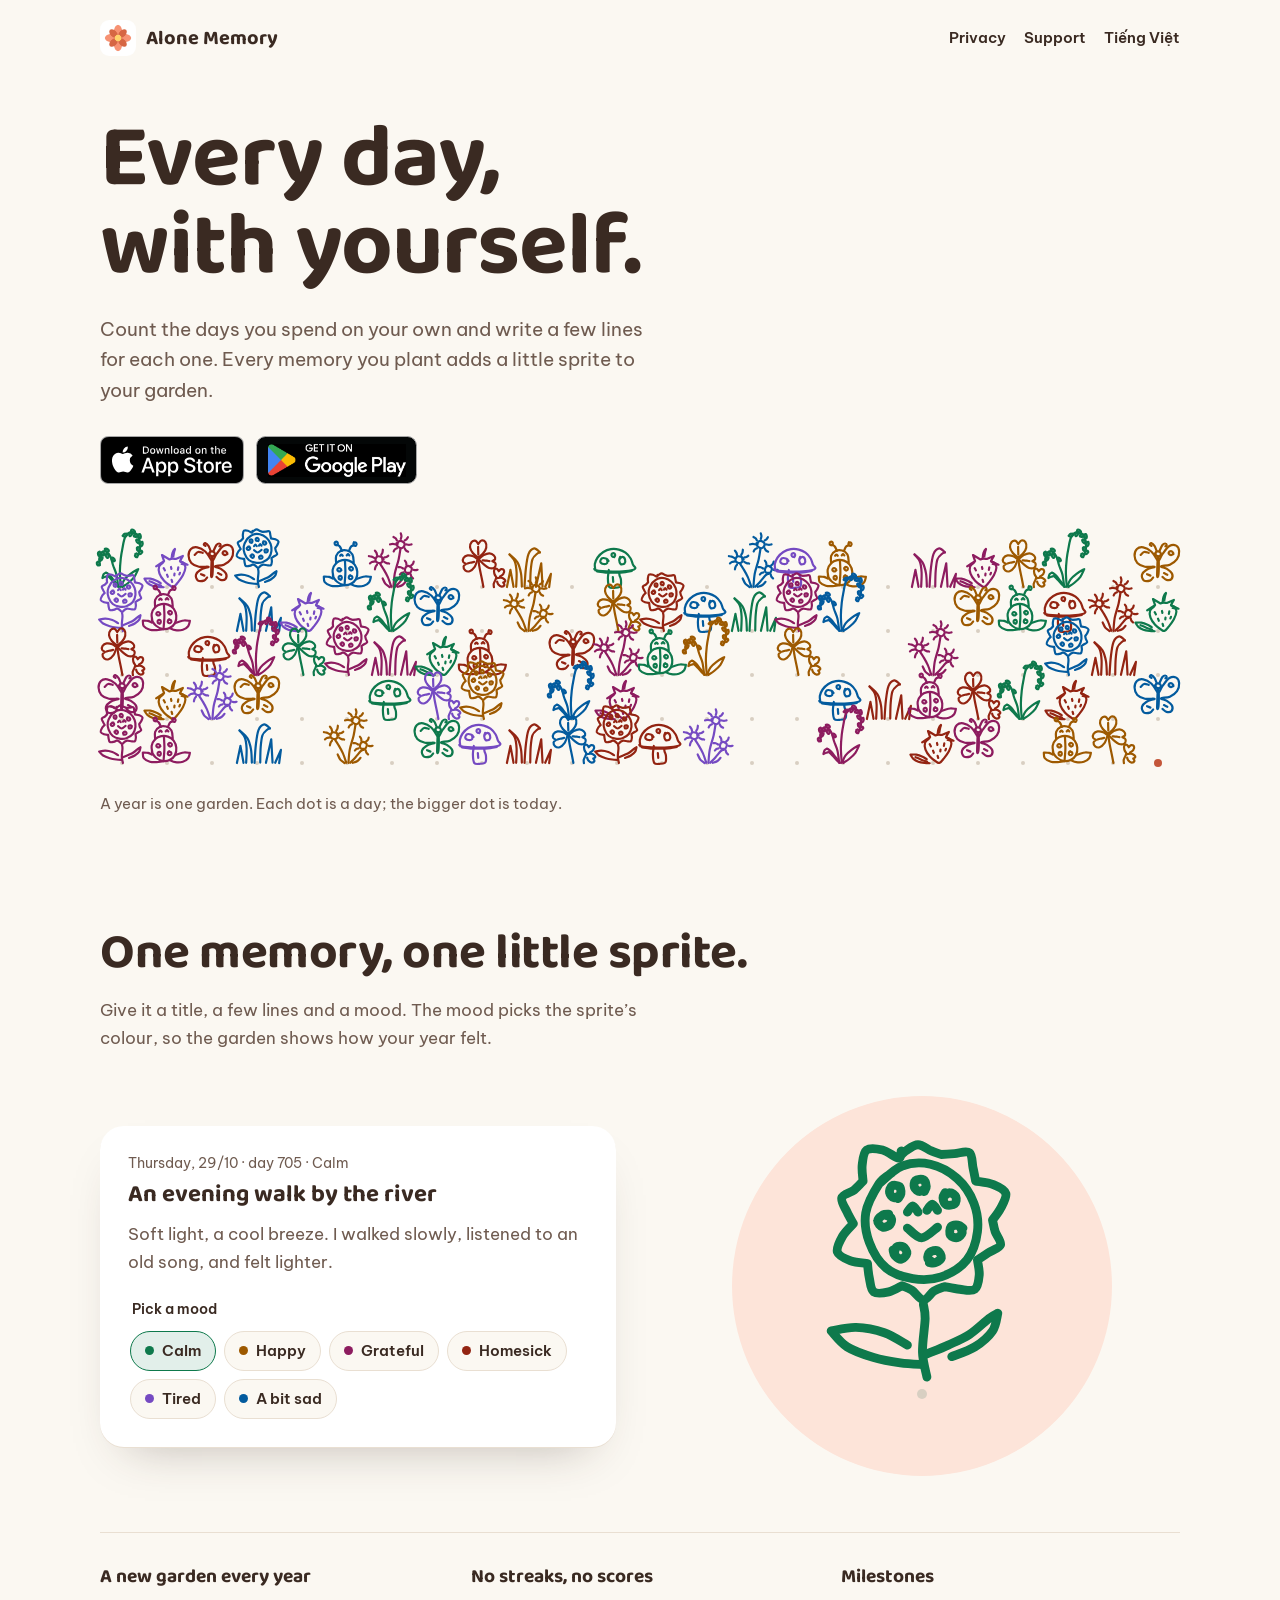
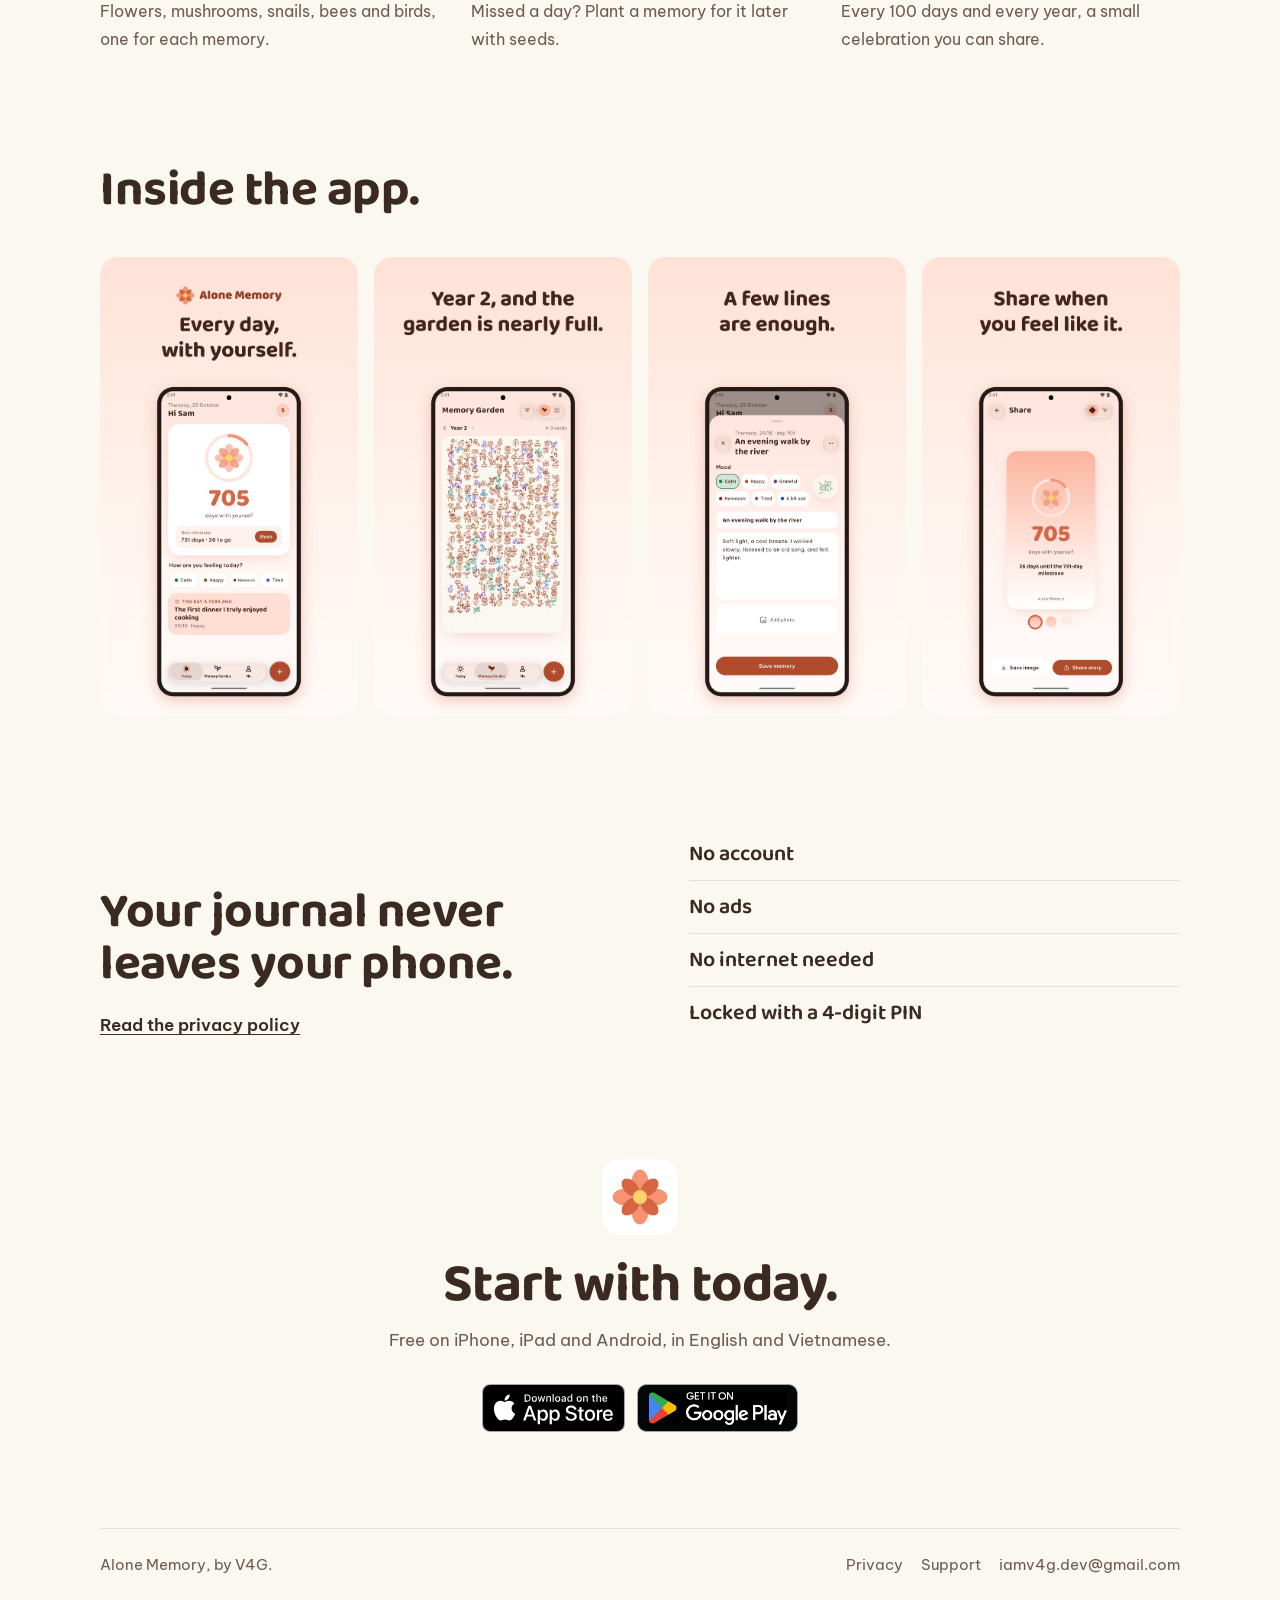
==== commit 154cc5a0: "Deploy 93148dd" ====
--- a/index.html
+++ b/index.html
@@ -14,6 +14,7 @@
     <meta property="og:title" content="Alone Memory"/>
     <meta property="og:description" content="Count the days on your own, write a few lines, and watch your garden grow."/>
     <meta property="og:image" content="https://alonememory.v4g.space/assets/feature-en.jpg"/>
+    <meta name="apple-itunes-app" content="app-id=6829212079"/>
     <!--/-->
     <script src="/main.client.dart.js" defer></script>
   </head>
@@ -178,6 +179,7 @@
           Count the days you spend on your own and write a few lines for each one. Every memory you plant adds a little sprite to your garden.
         </p>
         <div class="badges">
+          <a class="badge" href="https://apps.apple.com/app/id6829212079"><img alt="Download on the App Store" src="/assets/appstore-en.svg"/></a>
           <a class="badge play play-en" href="https://play.google.com/store/apps/details?id=com.pvv.beenalonememory"><img alt="Get it on Google Play" src="/assets/play-en-mark.png"/></a>
         </div>
         <!--@garden data={"lang":"en"}-->
@@ -240,8 +242,9 @@
       <section class="wrap closing">
         <img class="icon" alt src="/assets/icon.png"/>
         <h2>Start with today.</h2>
-        <p>Free on Android, in English and Vietnamese. Coming soon to iPhone and iPad.</p>
+        <p>Free on iPhone, iPad and Android, in English and Vietnamese.</p>
         <div class="badges">
+          <a class="badge" href="https://apps.apple.com/app/id6829212079"><img alt="Download on the App Store" src="/assets/appstore-en.svg"/></a>
           <a class="badge play play-en" href="https://play.google.com/store/apps/details?id=com.pvv.beenalonememory"><img alt="Get it on Google Play" src="/assets/play-en-mark.png"/></a>
         </div>
       </section>
